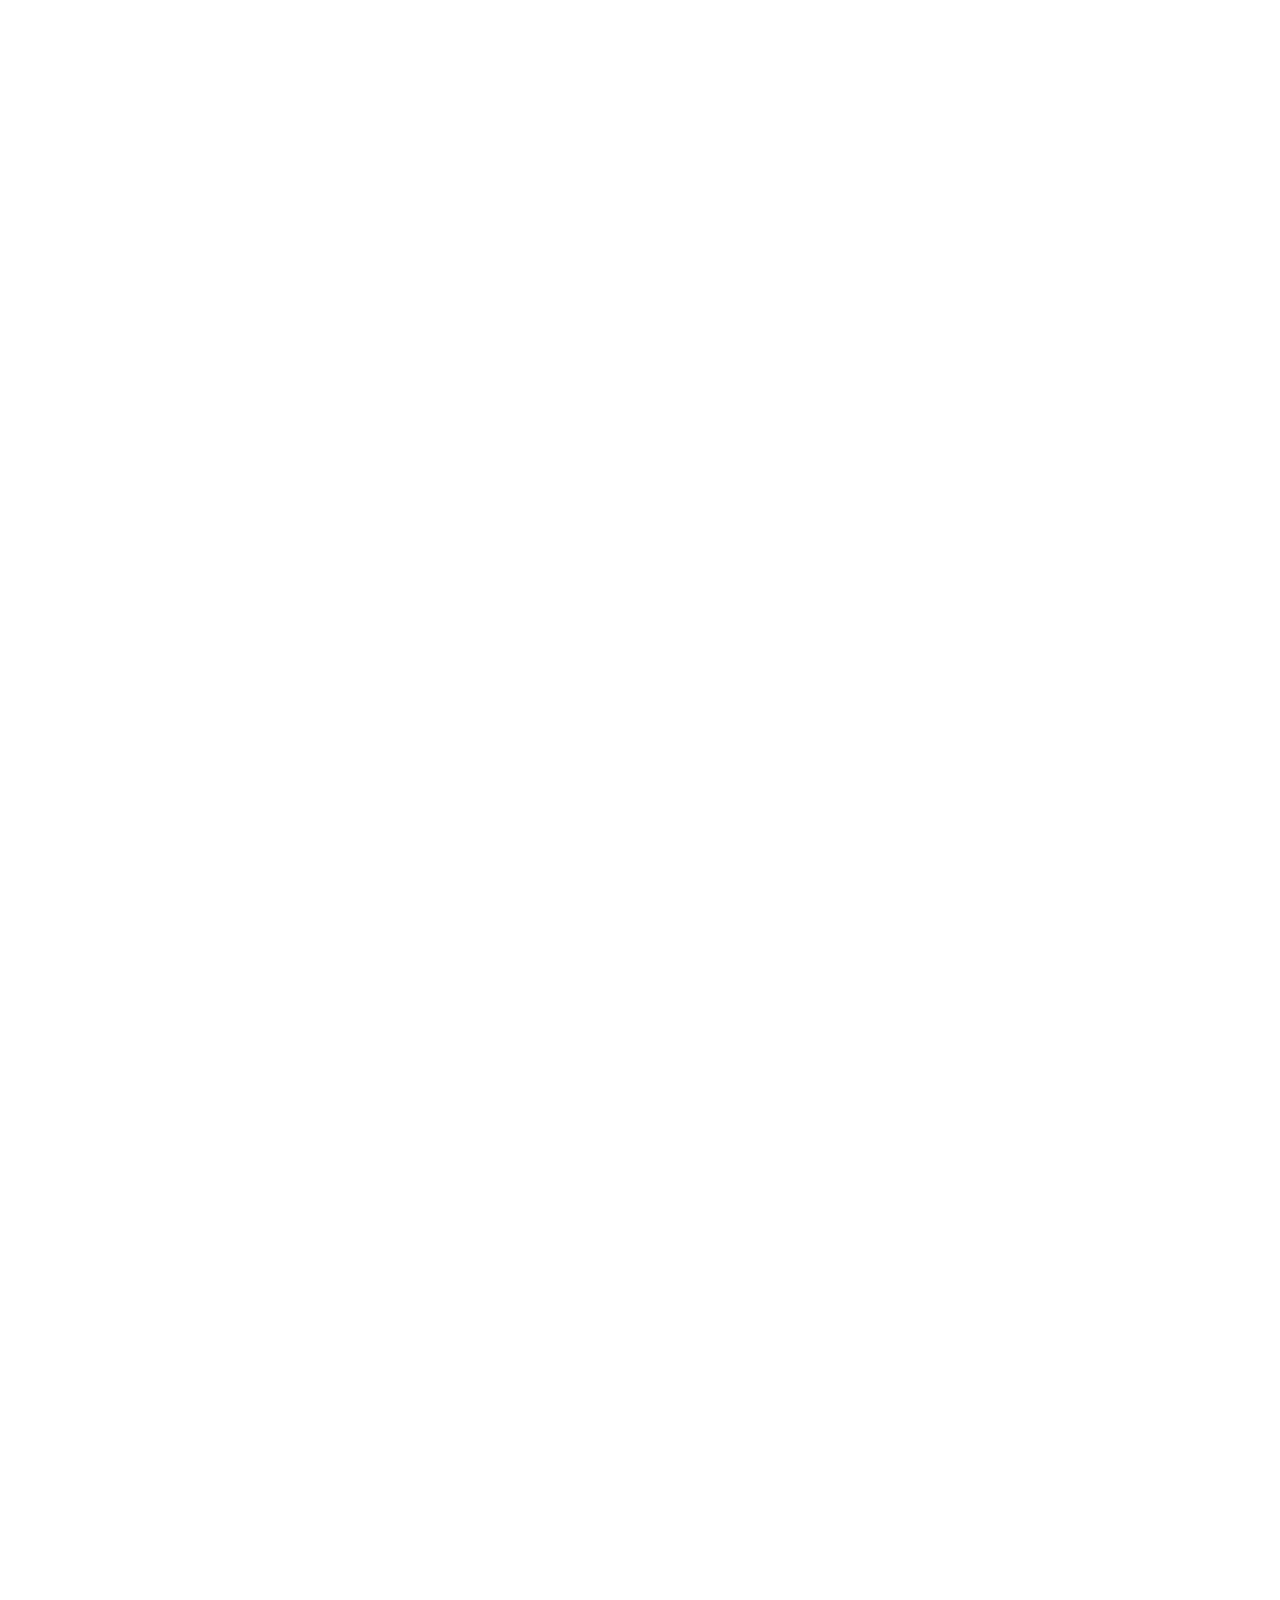
==== index.html @ 86881d87 "Add password-protected Bolt Answering site" ====
<!DOCTYPE html>
<html lang="en">
  <head>
    <meta charset="utf-8" />
    <meta name="viewport" content="width=device-width, initial-scale=1" />
    <title>Bolt Answering — Every Call Answered. Every Job Earned.</title>
    <meta
      name="description"
      content="Bolt answers every call, books every job, and follows up on every lead — so you never lose revenue to voicemail again."
    />
    <link rel="preconnect" href="https://fonts.googleapis.com" />
    <link rel="preconnect" href="https://fonts.gstatic.com" crossorigin />
    <link
      href="https://fonts.googleapis.com/css2?family=Plus+Jakarta+Sans:ital,wght@0,400;0,500;0,600;0,700;0,800;1,400&display=swap"
      rel="stylesheet"
    />
    <link rel="stylesheet" href="styles.css" />
    <script defer src="password.js"></script>
  </head>
  <body>
    <a class="skip-link" href="#main">Skip to content</a>

    <header class="site-header" id="site-header">
      <div class="wrap nav">
        <a class="brand" href="#top" id="top">
          <img
            class="brand-logo"
            src="images/bolt-answering-logo.png"
            width="385"
            height="70"
            alt="Bolt Answering"
          />
        </a>
        <button type="button" class="btn btn-demo-yellow btn-nav" data-open-demo>
          <span class="btn-play" aria-hidden="true">▶</span>
          Hear Bolt Live
        </button>
      </div>
    </header>

    <main id="main">
      <!-- S1 Hero US-01 -->
      <section class="hero" id="hero" aria-labelledby="hero-heading">
        <div class="wrap hero-grid">
          <div class="hero-copy">
            <p class="eyebrow">Built for HVAC Professionals</p>
            <h1 id="hero-heading">
              Every Call Answered.<br />
              Every Job Earned.
            </h1>
            <p class="hero-sub hero-sub--full">
              When a no-heat call hits at 11pm, your customer isn't leaving a voicemail. They're calling the next name on the list.<br /><br />
              Bolt answers calls 24/7 — so that name is always <strong class="hero-sub-em">yours</strong>.
            </p>
            <p class="hero-sub hero-sub--mobile">
              When a no-heat call hits at 11pm, they're calling the next name on the list.<br /><br />
              Bolt answers calls 24/7 — so that name is always <strong class="hero-sub-em">yours</strong>.
            </p>
            <div class="hero-ctas">
              <button type="button" class="btn btn-demo-yellow btn-lg" data-open-demo>
                <span class="btn-play" aria-hidden="true">▶</span>
                Hear Bolt Answer a Call
              </button>
              <a class="btn btn-ghost btn-lg" href="#how-it-works">See How It Works</a>
            </div>
          </div>
          <figure class="hero-figure media-cut media-cut--slant" aria-hidden="true">
            <img
              src="images/hvac-units-lawn.png"
              alt=""
              width="800"
              height="600"
              loading="eager"
            />
          </figure>
        </div>
      </section>

      <!-- S3 Problem US-03 -->
      <section class="problem section-pad" id="problem" aria-labelledby="problem-heading">
        <div class="wrap problem-split">
          <figure class="problem-figure media-cut media-cut--round" aria-hidden="true">
            <img
              src="images/crawl-space-ductwork.png"
              alt=""
              width="960"
              height="640"
              loading="lazy"
            />
          </figure>
          <div class="problem-copy">
            <p class="section-label">The Real Problem</p>
            <h2 id="problem-heading">You Can't Answer From Inside a Crawl Space.</h2>
            <div class="prose">
              <p>
                You're not losing jobs because you don't care. You're losing them because you're doing what you were hired to do — fixing systems, running wire, diagnosing problems that take every ounce of your focus.
              </p>
              <p>
                Every no-heat call, every emergency AC failure, every new customer trying to reach you during the job you're already on — Bolt answers them. Qualifies them. Books them. And sends you a text summary so you know exactly what's waiting when you come up for air.
              </p>
              <p>
                <strong>AI will never replace what you do.</strong> But it will make sure your customers can always reach the person they need most.
              </p>
            </div>
            <p class="problem-cta-wrap">
              <a class="text-cta" href="#how-it-works">See How Bolt Works →</a>
            </p>
          </div>
        </div>
      </section>

      <!-- S4 Transcript US-04 + US-04B -->
      <section class="transcript-section section-pad surface" id="transcript" aria-labelledby="transcript-label">
        <div class="wrap transcript-split">
          <figure class="transcript-figure media-cut media-cut--hex" aria-hidden="true">
            <img
              src="images/transcript-tech.png"
              alt=""
              width="1024"
              height="539"
              loading="lazy"
            />
          </figure>
          <div class="transcript-main">
          <p class="section-label" id="transcript-label">Live Call Example — Arctic Air HVAC (Tallahasee): 2pm and Mike's on a job</p>
          <div class="transcript-card" role="region" aria-label="Sample call transcript">
            <div class="transcript-line">
              <span class="transcript-who">Bolt</span>
              <p>
                Thanks for calling Arctic Air HVAC. I'm the automated assistant for Mike's team. We're on jobs right now — what's going on?
              </p>
            </div>
            <div class="transcript-line">
              <span class="transcript-who">Caller</span>
              <p>
                Yeah my A/C just went out. It's 96 degrees and I've got two kids in the house. This is an emergency.
              </p>
            </div>
            <div class="transcript-line">
              <span class="transcript-who">Bolt</span>
              <p>
                Got it — that's urgent. Let me grab your address and get Mike notified right now. What's the address?
              </p>
            </div>
            <div class="transcript-system">
              <strong>System alert:</strong> Text sent to Mike: "Emergency — no A/C, 2 kids, 247 Elm St. Caller: Sarah T. 614-555-0192. Waiting on callback."
            </div>
          </div>
          <p class="transcript-footer">This is what your customers hear. Every time.</p>
          <button type="button" class="btn btn-demo-yellow btn-lg" data-open-demo>
            <span class="btn-play" aria-hidden="true">▶</span>
            Hear the Full Call
          </button>

          <aside class="objection-note" aria-label="About automated disclosure">
            <p>
              <strong>Bolt tells callers it's an automated assistant.</strong> In our testing, transparency builds more trust than trying to fake it — because your customers already know you're out on a job. They respect that.
            </p>
            <p class="objection-link">
              <a href="#trust-band">See what callers actually say →</a>
              <span class="muted small">(Link to case study when live)</span>
            </p>
          </aside>
          </div>
        </div>
      </section>

      <!-- Trust band (messaging framework §05) -->
      <section class="trust-band section-pad trust-band--visual" id="trust-band" aria-labelledby="trust-band-heading">
        <div class="trust-band-photo" role="presentation">
          <img src="images/technician-autumn.png" alt="" width="1600" height="900" loading="lazy" />
        </div>
        <div class="wrap narrow trust-band-inner">
          <h2 id="trust-band-heading">You're the second call in any emergency. Make sure they can always reach you.</h2>
          <p class="trust-band-body">
            When a family's heat fails in January, they call 911 first. Then they call you. That moment — that trust — is what you've spent years earning. Bolt makes sure that call never goes unanswered. Not after hours. Not on a busy Saturday. Not ever.
          </p>
        </div>
      </section>

      <!-- Demo CTA -->
      <section class="demo-cta-section section-pad" id="demo" aria-labelledby="demo-heading">
        <div class="wrap demo-cta-split">
          <figure class="demo-cta-figure media-cut media-cut--wave" aria-hidden="true">
            <img
              src="images/hvac-units-lawn.png"
              alt=""
              width="900"
              height="600"
              loading="lazy"
            />
          </figure>
          <div class="demo-cta-copy">
          <p class="eyebrow eyebrow--dark">No signup required</p>
          <h2 id="demo-heading">Hear Bolt Answer a Real Call.</h2>
          <p class="lead">
            Call the demo line. Hear exactly what your customers will hear. Decide for yourself in 60 seconds.
          </p>
          <p class="fine-print fine-print--before-cta">
            This is a live demo of a sample HVAC business. No account created. No card required.
          </p>
          <div class="demo-actions demo-actions--left">
            <button type="button" class="btn btn-demo-yellow btn-xl" data-open-demo>
              <span class="btn-play" aria-hidden="true">▶</span>
              Call the Demo Line Now
            </button>
            <button type="button" class="btn btn-outline-dark btn-xl" data-open-demo>
              <span aria-hidden="true">🎧</span>
              Listen to a Sample Call Instead
            </button>
          </div>
          <p class="demo-number-display">
            <a class="tel-big" href="tel:+18002658669">1-800-BOLT-NOW</a>
          </p>
          </div>
        </div>
      </section>

      <!-- Setup preview (messaging framework homepage §05) -->
      <section class="section-pad hiw-section" id="how-it-works" aria-labelledby="hiw-heading">
        <div class="wrap">
          <figure class="hiw-hero-figure media-cut media-cut--arch" aria-hidden="true">
            <img
              src="images/technician-autumn.png"
              alt=""
              width="1200"
              height="640"
              loading="lazy"
            />
          </figure>
          <p class="section-label">Up and Running in Minutes</p>
          <h2 id="hiw-heading">Setup Takes Less Time Than Your Next Job.</h2>
          <div class="section-intro narrow-text prose">
            <p>
              Link your calendar. Set your hours. Record a quick intro or pick from ours. Make one test call — hear exactly what your customers hear. Approve it. You're live.
            </p>
            <p>
              No sales call. No specialist walking you through a binder. No month-long setup. If you've ever added an app to your phone, you can set up Bolt.
            </p>
          </div>

          <ol class="steps-list steps-list--five">
            <li><span class="step-n">1</span> Link your Google Calendar or iCal</li>
            <li><span class="step-n">2</span> Add your business phone number</li>
            <li><span class="step-n">3</span> Pick your assistant's name and voice</li>
            <li class="step-highlight">
              <span class="step-n">4</span> <strong>Make a test call — hear it yourself</strong>
            </li>
            <li><span class="step-n">5</span> Approve it. Go live. Start earning.</li>
          </ol>

          <p class="trust-note">
            No money changes hands until you've heard exactly what your customers will hear. That's our promise.
          </p>

          <p class="hiw-primary-cta">
            <a class="btn btn-primary btn-lg" href="#signup">Start Setup Now →</a>
          </p>

        </div>
      </section>

      <!-- Bottom CTA band (messaging framework) -->
      <section class="signup-close section-pad surface" id="signup" aria-labelledby="signup-heading">
        <div class="wrap narrow signup-split">
          <figure class="signup-figure media-cut media-cut--capsule" aria-hidden="true">
            <img
              src="images/gauges-hvac.png"
              alt=""
              width="720"
              height="480"
              loading="lazy"
            />
          </figure>
          <div class="signup-copy">
          <p class="section-label">No Risk. No Lock-In.</p>
          <h2 id="signup-heading">Stop Losing Jobs to Voicemail.</h2>
          <p class="lead">
            Month-to-month. Cancel any time. And you hear Bolt answer a real call before you pay a dollar.
          </p>

          <ul class="trust-signals">
            <li><span class="check" aria-hidden="true">✔</span> No setup fee</li>
            <li><span class="check" aria-hidden="true">✔</span> No long-term contract</li>
            <li><span class="check" aria-hidden="true">✔</span> Hear it before you pay</li>
            <li><span class="check" aria-hidden="true">✔</span> Cancel any time</li>
          </ul>

          <div class="signup-actions">
            <a class="btn btn-demo-yellow btn-lg" href="pricing.html">See Plans &amp; Pricing</a>
            <button type="button" class="btn btn-ghost btn-lg" data-open-demo>
              <span class="btn-play" aria-hidden="true">▶</span>
              Hear Bolt First
            </button>
          </div>

          <p class="retention-line">
            Not ready yet? Text <strong>BOLT</strong> to <a href="sms:18002658669">1-800-265-8669</a> — we'll send you a reminder with the demo link.
          </p>
          </div>
        </div>
      </section>

      <p class="exit-hint" id="exit-text-hint" hidden>
        Before you go — text yourself the demo link: <strong>BOLT</strong> to <a href="sms:18002658669">1-800-265-8669</a>
      </p>
    </main>

    <footer class="site-footer">
      <div class="wrap footer-row">
        <p>
          © <span id="y"></span> Bolt Answering. Every Call Answered. Every Job Earned.
        </p>
        <div class="footer-links">
          <a href="mailto:hello@boltanswering.com">hello@boltanswering.com</a>
          <a href="https://www.privacypolicies.com/live/4af6a781-0578-413d-a65a-e1a91226b7db">Privacy</a>
          <a href="https://www.termsfeed.com/live/28343726-5527-484e-b18b-3219f42d4a36">Terms</a>
        </div>
      </div>
    </footer>

    <!-- Mobile sticky CTA US-08: after 50% scroll -->
    <div class="mobile-sticky-demo" id="mobile-demo-sticky" hidden>
      <button type="button" class="btn btn-mobile-live btn-nav btn-block" data-open-demo>
        <span class="btn-play" aria-hidden="true">▶</span>
        Hear Bolt Live
      </button>
    </div>

    <!-- Demo modal US-05B / US-05C / US-09 -->
    <div
      class="modal-overlay"
      id="demo-modal"
      role="dialog"
      aria-modal="true"
      aria-labelledby="modal-title"
      aria-hidden="true"
      hidden
    >
      <div class="modal-dialog">
        <button type="button" class="modal-close" data-close-demo aria-label="Close">&times;</button>
        <h2 class="modal-title" id="modal-title">⚡ Hear Bolt Answer a Real Call</h2>

        <div id="demo-error-fallback" class="demo-error" hidden>
          <p>
            Looks like the demo line is busy right now. Listen to a sample call instead — same Bolt, same scenario, no wait.
          </p>
          <button type="button" class="btn btn-demo-yellow" id="demo-fallback-play">
            🎧 Listen to the Sample Call
          </button>
          <p class="small muted">Or text DEMO to 1-800-265-8669 and we'll call you back within the hour.</p>
        </div>

        <div class="modal-demo-body" id="demo-modal-main">
          <p class="modal-intro">
            Choose how you want to experience Bolt. This is exactly what your customers will hear when they call your business.
          </p>

          <div class="modal-option">
            <p class="modal-option-label">📞 Call the Live Demo Line</p>
            <p class="modal-option-desc">
              Call our demo number and experience a real Bolt call — live, right now. Ask about a no-heat emergency or a routine AC service booking.
            </p>
          </div>

          <p class="modal-number">
            <a href="tel:+18002658669">1-800-BOLT-NOW</a>
          </p>
          <p class="modal-context modal-note-below">
            Call this number right now. Bolt will answer as Arctic Air HVAC — our sample business. Try asking about an emergency or booking a routine tune-up.
          </p>

          <div class="modal-option modal-option--second">
            <p class="modal-option-label">🎧 Listen to a Sample Call</p>
            <p class="modal-option-desc">
              Hear a 60-second recorded demo of Bolt handling a no-heat emergency call — the most common high-urgency scenario in HVAC.
            </p>
          </div>
          <audio
            id="sample-audio"
            class="sample-audio"
            controls
            preload="auto"
            src="https://interactive-examples.mdn.mozilla.net/media/cc0-audio/t-rex-roar.mp3"
          >
            Your browser does not support audio.
          </audio>
          <p class="small muted prod-note">
            Replace <code>audio</code> <code>src</code> with your recorded sample (framework §06 script).
          </p>
          <p class="modal-alt modal-sms-row">
            <label class="sms-label" for="sms-phone">Text the demo link to your phone:</label>
            <input
              id="sms-phone"
              type="tel"
              class="sms-input"
              placeholder="Your mobile number"
              inputmode="tel"
              autocomplete="tel"
            />
          </p>
          <p class="modal-alt">
            <button type="button" class="link-like" id="play-sample-btn">Jump to player and play sample</button>
          </p>
        </div>

        <p class="post-play-cta" id="post-play-cta" hidden>
          That's Bolt handling your calls while you're on a job. Ready to try it on your line?
          <a class="btn btn-primary" href="pricing.html">See Plans &amp; Pricing</a>
        </p>

        <p class="modal-footer-cta">
          <a href="pricing.html">Ready to set up Bolt for your business? See plans &amp; pricing →</a>
        </p>
      </div>
    </div>

    <script>
      document.getElementById("y").textContent = new Date().getFullYear();
    </script>
    <script src="main.js" defer></script>
  </body>
</html>
---- styles.css ----
/* Bolt Answering · Home Services UI kit tokens: #142257, #15B2F5, Plus Jakarta Sans · Demo CTA yellow per spec */

:root {
  --color-dark: #142257;
  --color-sky: #15b2f5;
  --color-white: #ffffff;
  --color-text: #1a2744;
  --color-text-muted: #5c6b8a;
  --color-surface: #f4f8fc;
  --color-card: #ffffff;
  --color-demo-yellow: #ffd60a;
  --color-demo-yellow-hover: #ffcc00;
  --color-demo-text: #142257;
  --radius-pill: 60px;
  --radius-card: 24px;
  --shadow-soft: 0 24px 60px rgba(20, 34, 87, 0.12);
  --font: "Plus Jakarta Sans", system-ui, sans-serif;
  --header-h: 96px;
  --sticky-mobile-h: 72px;
}

*,
*::before,
*::after {
  box-sizing: border-box;
}

html {
  scroll-behavior: smooth;
}

body {
  margin: 0;
  padding-bottom: env(safe-area-inset-bottom);
  font-family: var(--font);
  font-size: 18px;
  line-height: 1.6;
  color: var(--color-text);
  background: var(--color-white);
  -webkit-font-smoothing: antialiased;
}

body.password-hidden {
  visibility: hidden;
}

.password-gate {
  position: fixed;
  inset: 0;
  display: flex;
  flex-direction: column;
  justify-content: center;
  align-items: center;
  gap: 16px;
  background: rgba(20, 34, 87, 0.96);
  color: #fff;
  padding: 32px;
  text-align: center;
  z-index: 9999;
}

.password-gate h1 {
  margin: 0;
  font-size: 28px;
  font-weight: 700;
}

.password-gate p {
  margin: 0;
  color: rgba(255, 255, 255, 0.8);
}

.password-gate form {
  display: flex;
  width: 100%;
  max-width: 360px;
  gap: 12px;
}

.password-gate input[type="password"] {
  flex: 1;
  padding: 12px 16px;
  border-radius: 999px;
  border: none;
  font-size: 16px;
}

.password-gate button {
  padding: 12px 24px;
  border-radius: 999px;
  border: none;
  font-size: 16px;
  font-weight: 600;
  background: var(--color-demo-yellow);
  color: var(--color-demo-text);
  cursor: pointer;
}

.password-gate button:hover {
  background: var(--color-demo-yellow-hover);
}

.password-error {
  color: #ff9b9b;
  font-size: 14px;
  min-height: 20px;
}

.skip-link {
  position: absolute;
  left: -9999px;
  z-index: 100;
  padding: 8px 16px;
  background: var(--color-demo-yellow);
  color: var(--color-dark);
  font-weight: 700;
}

.skip-link:focus {
  left: 16px;
  top: 16px;
}

img {
  max-width: 100%;
  height: auto;
  display: block;
}

a {
  color: var(--color-sky);
}

.wrap {
  width: min(1120px, calc(100% - 48px));
  margin-inline: auto;
}

.narrow {
  max-width: 720px;
  margin-inline: auto;
}

.narrow-text {
  max-width: 52ch;
}

.center {
  text-align: center;
}

.muted {
  color: var(--color-text-muted);
}

.small {
  font-size: 0.875rem;
}

/* Header US-08 */
.site-header {
  position: sticky;
  top: 0;
  z-index: 50;
  min-height: var(--header-h);
  background: rgba(255, 255, 255, 0.96);
  backdrop-filter: blur(12px);
  border-bottom: 1px solid rgba(20, 34, 87, 0.08);
}

.nav {
  display: flex;
  align-items: center;
  justify-content: space-between;
  padding: 14px 0;
  gap: 16px;
}

.brand {
  display: flex;
  align-items: center;
  line-height: 0;
  text-decoration: none;
}

.brand:hover {
  text-decoration: none;
  opacity: 0.92;
}

.brand-logo {
  display: block;
  height: 70px;
  width: auto;
  max-width: min(385px, 72vw);
}

/* Buttons */
.btn {
  display: inline-flex;
  align-items: center;
  justify-content: center;
  gap: 8px;
  font-family: var(--font);
  font-weight: 700;
  font-size: 1rem;
  line-height: 1.25;
  padding: 12px 22px;
  border-radius: var(--radius-pill);
  border: none;
  cursor: pointer;
  text-decoration: none;
  transition: transform 0.12s ease, box-shadow 0.12s ease, background 0.12s ease;
}

.btn:hover {
  text-decoration: none;
}

.btn-play {
  font-size: 0.9em;
}

.btn-demo-yellow {
  background: var(--color-demo-yellow);
  color: var(--color-demo-text);
  box-shadow: 0 4px 0 rgba(20, 34, 87, 0.12);
}

.btn-demo-yellow:hover {
  background: var(--color-demo-yellow-hover);
  transform: translateY(-1px);
}

.btn-primary {
  background: var(--color-sky);
  color: var(--color-white);
  box-shadow: 0 8px 24px rgba(21, 178, 245, 0.35);
}

.btn-primary:hover {
  filter: brightness(1.05);
}

.btn-ghost {
  background: var(--color-white);
  color: var(--color-dark);
  border: 2px solid rgba(20, 34, 87, 0.15);
}

.btn-outline-dark {
  background: transparent;
  color: var(--color-dark);
  border: 2px solid rgba(20, 34, 87, 0.2);
}

.btn-lg {
  padding: 16px 28px;
  font-size: 1.05rem;
}

.btn-xl {
  padding: 18px 32px;
  font-size: 1.1rem;
}

.btn-nav {
  padding: 10px 18px;
  font-size: 0.95rem;
  white-space: nowrap;
}

.btn-mobile-live {
  background: #142257;
  color: #ffd60a;
  box-shadow: 0 4px 0 rgba(20, 34, 87, 0.28);
}

.btn-mobile-live:hover {
  background: #0f1b47;
  color: #ffd60a;
}

.btn-block {
  width: 100%;
  justify-content: center;
}

/* Hero S1 — mobile: keep primary CTA in first viewport */
.hero {
  padding: 28px 0 36px;
  background: linear-gradient(180deg, #eef6fc 0%, var(--color-white) 100%);
}

@media (min-width: 481px) {
  .hero {
    padding: 40px 0 48px;
  }
}

/* Hero: copy + shaped photo (condenser units — focal right) */
.hero-grid {
  display: grid;
  gap: 28px;
  align-items: center;
}

@media (min-width: 900px) {
  .hero-grid {
    grid-template-columns: minmax(0, 1fr) minmax(280px, 44%);
    gap: 40px;
    align-items: start;
  }
}

.hero-copy {
  max-width: 720px;
}

@media (min-width: 900px) {
  .hero-copy {
    max-width: none;
    padding-top: 8px;
  }
}

.hero-figure {
  margin: 0;
  min-height: 220px;
}

/* Shared: photos fill masks; object-position keeps subjects in frame */
.media-cut {
  overflow: hidden;
  position: relative;
  margin: 0;
  background: rgba(20, 34, 87, 0.06);
}

.media-cut img {
  width: 100%;
  height: 100%;
  min-height: 200px;
  object-fit: cover;
  display: block;
}

/* Slant: keeps right-heavy lawn shot */
.media-cut--slant {
  clip-path: polygon(10% 0, 100% 0, 100% 100%, 0 88%);
  border-radius: 0 0 0 20px;
  min-height: 260px;
}

.media-cut--slant img {
  object-position: 78% center;
  min-height: 280px;
}

@media (min-width: 900px) {
  .media-cut--slant {
    min-height: 320px;
  }

  .media-cut--slant img {
    min-height: 360px;
  }
}

/* Soft “round” frame — technician + unit */
.media-cut--round {
  border-radius: 28px;
  clip-path: inset(0 round 28px);
  aspect-ratio: 4 / 5;
  max-height: 460px;
  width: 100%;
  max-width: 380px;
  margin-inline: auto;
}

.media-cut--round img {
  object-position: 52% 35%;
  min-height: 0;
}

/* Hex-style (octagon) — gauges / hands */
.media-cut--hex {
  clip-path: polygon(15% 0, 85% 0, 100% 25%, 100% 75%, 85% 100%, 15% 100%, 0 75%, 0 25%);
  aspect-ratio: 1.15 / 1;
  max-width: 340px;
  width: 100%;
  margin-inline: auto;
}

.media-cut--hex img {
  object-position: 28% center;
  min-height: 260px;
}

/* Wave bottom — demo CTA lawn (right focal) */
.media-cut--wave {
  clip-path: polygon(0 0, 100% 0, 100% 92%, 88% 100%, 0 78%);
  border-radius: 24px 24px 0 24px;
  min-height: 220px;
}

.media-cut--wave img {
  object-position: 72% center;
  min-height: 240px;
}

/* Arch banner — autumn tech */
.media-cut--arch {
  clip-path: ellipse(110% 85% at 50% 20%);
  max-height: 280px;
  width: 100%;
  margin: 0 0 28px;
}

.media-cut--arch img {
  object-position: 42% 42%;
  min-height: 280px;
}

/* Capsule — signup gauges */
.media-cut--capsule {
  border-radius: 999px;
  clip-path: inset(0 round 999px);
  aspect-ratio: 16 / 10;
  max-width: 100%;
  width: 100%;
  max-height: 220px;
}

.media-cut--capsule img {
  object-position: 30% center;
  min-height: 200px;
}

/* Problem: two columns */
.problem-split {
  display: grid;
  gap: 36px;
  align-items: center;
  max-width: 1040px;
  margin-inline: auto;
}

@media (min-width: 768px) {
  .problem-split {
    grid-template-columns: minmax(240px, 38%) minmax(0, 1fr);
    gap: 48px;
  }

  .problem-figure {
    order: 0;
  }
}

@media (max-width: 767px) {
  .problem-figure {
    max-width: 320px;
  }
}

.problem-copy {
  min-width: 0;
}

/* Transcript: image + content */
.transcript-split {
  display: grid;
  gap: 28px;
  align-items: start;
}

@media (min-width: 880px) {
  .transcript-split {
    grid-template-columns: minmax(220px, 32%) minmax(0, 1fr);
    gap: 40px;
    align-items: start;
  }

  .transcript-figure {
    position: sticky;
    top: calc(var(--header-h) + 16px);
  }
}

.transcript-main {
  min-width: 0;
}

@media (max-width: 879px) {
  .transcript-split {
    display: flex;
    flex-direction: column;
  }

  .transcript-main {
    order: -1;
  }
}

/* Trust band with photo + readable overlay */
.trust-band--visual {
  position: relative;
  overflow: hidden;
  background: var(--color-dark);
  border-top: none;
  border-bottom: none;
}

.trust-band-photo {
  position: absolute;
  inset: 0;
  z-index: 0;
  clip-path: polygon(0 6%, 100% 0, 100% 94%, 0 100%);
}

.trust-band-photo img {
  width: 100%;
  height: 100%;
  object-fit: cover;
  object-position: 55% center;
  opacity: 0.45;
}

.trust-band--visual::before {
  content: "";
  position: absolute;
  inset: 0;
  z-index: 1;
  background: linear-gradient(
    105deg,
    rgba(20, 34, 87, 0.92) 0%,
    rgba(20, 34, 87, 0.78) 45%,
    rgba(20, 34, 87, 0.55) 100%
  );
}

.trust-band-inner {
  position: relative;
  z-index: 2;
}

.trust-band.trust-band--visual h2,
.trust-band.trust-band--visual .trust-band-body {
  color: var(--color-white);
}

.trust-band.trust-band--visual .trust-band-body {
  opacity: 0.92;
}

/* Demo CTA split */
.demo-cta-split {
  display: grid;
  gap: 32px;
  align-items: center;
  max-width: 960px;
  margin-inline: auto;
}

@media (min-width: 768px) {
  .demo-cta-split {
    grid-template-columns: minmax(260px, 42%) minmax(0, 1fr);
    gap: 40px;
    text-align: left;
  }

  .demo-cta-copy {
    text-align: left;
  }
}

@media (max-width: 767px) {
  .demo-cta-split {
    display: flex;
    flex-direction: column;
  }

  .demo-cta-copy {
    order: -1;
  }
}

.demo-cta-copy .lead {
  margin-bottom: 16px;
}

.demo-actions--left {
  margin-left: 0;
  margin-right: 0;
  align-items: flex-start;
}

@media (min-width: 540px) {
  .demo-actions--left {
    justify-content: flex-start;
  }
}

/* How it works: arch image tucks under heading block */
.hiw-section .hiw-hero-figure {
  margin-bottom: 8px;
}

/* Signup: image + copy */
.signup-split {
  display: grid;
  gap: 28px;
  align-items: center;
  max-width: 800px;
}

@media (min-width: 640px) {
  .signup-split {
    grid-template-columns: minmax(200px, 38%) minmax(0, 1fr);
    gap: 36px;
  }
}

@media (max-width: 639px) {
  .signup-split {
    display: flex;
    flex-direction: column;
  }

  .signup-copy {
    order: -1;
  }
}

.signup-copy {
  min-width: 0;
}

.eyebrow {
  margin: 0 0 12px;
  font-size: 0.8125rem;
  font-weight: 700;
  letter-spacing: 0.06em;
  text-transform: uppercase;
  color: var(--color-sky);
}

.eyebrow--dark {
  color: var(--color-dark);
}

.hero h1 {
  margin: 0 0 16px;
  font-size: clamp(2rem, 5vw, 3rem);
  font-weight: 800;
  line-height: 1.1;
  color: var(--color-dark);
  letter-spacing: -0.02em;
}

.hero-sub {
  margin: 0 0 24px;
  font-size: 1.125rem;
  color: #142257;
  line-height: 1.55;
}

.hero-sub .hero-sub-em {
  font-weight: 800;
}

.hero-sub--mobile {
  display: none;
}

@media (max-width: 480px) {
  .hero-sub--full {
    display: none;
  }

  .hero-sub--mobile {
    display: block;
  }
}

.hero-ctas {
  display: flex;
  flex-wrap: wrap;
  gap: 12px;
  align-items: center;
}

/* Problem S3 */
.section-pad {
  padding: 72px 0;
}

.section-label {
  font-size: 0.8125rem;
  font-weight: 700;
  letter-spacing: 0.06em;
  text-transform: uppercase;
  color: var(--color-sky);
  margin: 0 0 10px;
}

.problem h2 {
  margin: 0 0 20px;
  font-size: clamp(1.6rem, 3.5vw, 2.35rem);
  font-weight: 800;
  color: var(--color-dark);
  line-height: 1.15;
}

.prose p {
  margin: 0 0 16px;
  color: var(--color-text-muted);
}

.prose p:last-child {
  margin-bottom: 0;
}

.problem-cta-wrap {
  margin: 28px 0 0;
}

.text-cta {
  font-weight: 700;
  color: var(--color-dark);
  text-decoration: none;
  border-bottom: 2px solid var(--color-sky);
}

.text-cta:hover {
  color: var(--color-sky);
}

/* Transcript S4 */
.surface {
  background: var(--color-surface);
}

.transcript-section h2 {
  margin: 0;
}

.transcript-card {
  background: var(--color-card);
  border-radius: var(--radius-card);
  padding: 28px 24px;
  border: 1px solid rgba(20, 34, 87, 0.08);
  margin: 20px 0 16px;
  box-shadow: var(--shadow-soft);
}

.transcript-line {
  margin-bottom: 18px;
}

.transcript-line:last-of-type {
  margin-bottom: 12px;
}

.transcript-who {
  display: block;
  font-size: 0.75rem;
  font-weight: 800;
  text-transform: uppercase;
  letter-spacing: 0.06em;
  color: var(--color-sky);
  margin-bottom: 4px;
}

.transcript-line p {
  margin: 0;
  color: var(--color-text);
}

.transcript-system {
  background: rgba(21, 178, 245, 0.1);
  border-left: 4px solid var(--color-sky);
  padding: 14px 16px;
  border-radius: 0 12px 12px 0;
  font-size: 0.95rem;
  margin-top: 8px;
}

.transcript-footer {
  font-weight: 700;
  font-size: 1.125rem;
  color: var(--color-dark);
  margin: 0 0 20px;
}

/* Trust band — Pillar 3 */
.trust-band {
  background: linear-gradient(180deg, #e8f4fc 0%, var(--color-surface) 100%);
  border-top: 1px solid rgba(20, 34, 87, 0.06);
  border-bottom: 1px solid rgba(20, 34, 87, 0.06);
}

.trust-band h2 {
  margin: 0 0 16px;
  font-size: clamp(1.4rem, 3vw, 2rem);
  font-weight: 800;
  color: var(--color-dark);
  line-height: 1.2;
}

.trust-band-body {
  margin: 0;
  font-size: 1.0625rem;
  color: var(--color-text-muted);
  line-height: 1.65;
}

.objection-note {
  margin-top: 36px;
  padding: 22px 24px;
  background: var(--color-white);
  border-radius: 16px;
  border: 1px solid rgba(20, 34, 87, 0.1);
  max-width: 720px;
}

.objection-note p {
  margin: 0 0 10px;
  color: var(--color-text);
  font-size: 0.98rem;
}

.objection-link {
  margin-bottom: 0 !important;
}

/* Demo CTA S5 */
.demo-cta-section {
  text-align: center;
}

.demo-cta-section h2 {
  margin: 0 0 12px;
  font-size: clamp(1.75rem, 3vw, 2.5rem);
  font-weight: 800;
  color: var(--color-dark);
}

.lead {
  margin: 0 0 16px;
  font-size: 1.125rem;
  color: var(--color-text-muted);
}

.fine-print {
  font-size: 0.9rem;
  color: var(--color-text-muted);
  margin: 0 0 24px;
}

.fine-print--before-cta {
  margin-bottom: 16px;
}

.demo-actions {
  display: flex;
  flex-direction: column;
  gap: 12px;
  align-items: stretch;
  max-width: 420px;
  margin: 0 auto 20px;
}

@media (min-width: 540px) {
  .demo-actions {
    flex-direction: row;
    justify-content: center;
    align-items: center;
    max-width: none;
  }
}

.demo-number-display {
  margin: 0;
}

.tel-big {
  font-size: clamp(1.75rem, 4vw, 2.5rem);
  font-weight: 800;
  color: var(--color-dark);
  text-decoration: none;
  border-bottom: 3px solid var(--color-demo-yellow);
}

.tel-big:hover {
  color: var(--color-sky);
}

.audio-anchor {
  height: 1px;
}

/* How it works S6 */
#how-it-works h2 {
  margin: 0 0 16px;
  font-size: clamp(1.65rem, 3vw, 2.25rem);
  font-weight: 800;
  color: var(--color-dark);
}

.section-intro {
  margin: 0 0 32px;
  color: var(--color-text-muted);
}

.section-intro.prose p {
  margin: 0 0 14px;
}

.section-intro.prose p:last-child {
  margin-bottom: 0;
}

.steps-list--five .step-highlight {
  margin-top: 4px;
}

.steps-list {
  margin: 0 0 24px;
  padding: 0;
  list-style: none;
  counter-reset: step;
  max-width: 640px;
}

.steps-list li {
  position: relative;
  padding: 14px 0 14px 52px;
  border-bottom: 1px solid rgba(20, 34, 87, 0.08);
  font-size: 1rem;
  line-height: 1.5;
}

.step-n {
  position: absolute;
  left: 0;
  top: 14px;
  width: 36px;
  height: 36px;
  border-radius: 10px;
  background: var(--color-dark);
  color: var(--color-white);
  font-weight: 800;
  font-size: 0.9rem;
  display: flex;
  align-items: center;
  justify-content: center;
}

.step-highlight {
  background: rgba(21, 178, 245, 0.08);
  margin: 8px -12px;
  padding-left: 64px !important;
  padding-right: 12px !important;
  border-radius: 12px;
  border-bottom: none !important;
}

.trust-note {
  font-weight: 600;
  color: var(--color-dark);
  margin: 0 0 24px;
  max-width: 52ch;
}

.hiw-primary-cta {
  margin: 0 0 48px;
}

.callflow-panel {
  background: var(--color-dark);
  color: var(--color-white);
  border-radius: var(--radius-card);
  padding: 32px 28px;
  max-width: 720px;
}

.callflow-label {
  font-weight: 700;
  font-size: 1.1rem;
  margin: 0 0 20px;
  color: var(--color-demo-yellow);
}

.callflow-steps {
  margin: 0 0 20px;
  padding-left: 22px;
}

.callflow-steps li {
  margin-bottom: 12px;
  line-height: 1.5;
  color: rgba(255, 255, 255, 0.92);
}

.callflow-result {
  margin: 0 0 20px;
  font-size: 1.05rem;
}

.callflow-contrast {
  border-top: 1px solid rgba(255, 255, 255, 0.15);
  padding-top: 20px;
  margin-top: 8px;
}

.callflow-contrast p {
  margin: 0;
  color: rgba(255, 255, 255, 0.88);
  line-height: 1.55;
}

/* Signup S7 */
.signup-close h2 {
  margin: 0 0 12px;
  font-size: clamp(1.75rem, 3vw, 2.5rem);
  font-weight: 800;
  color: var(--color-dark);
}

.trust-signals {
  list-style: none;
  margin: 0 0 28px;
  padding: 0;
  display: grid;
  grid-template-columns: repeat(2, 1fr);
  gap: 10px 16px;
  font-size: 0.98rem;
  color: var(--color-text);
}

@media (max-width: 520px) {
  .trust-signals {
    grid-template-columns: 1fr;
  }
}

.trust-signals li {
  display: flex;
  align-items: center;
  gap: 8px;
}

.check {
  color: #22c55e;
  font-weight: 700;
}

.signup-actions {
  display: flex;
  flex-direction: column;
  gap: 12px;
  align-items: flex-start;
  margin-bottom: 28px;
}

.retention-line {
  font-size: 0.95rem;
  color: var(--color-text-muted);
  margin: 0;
  padding-top: 8px;
  border-top: 1px solid rgba(20, 34, 87, 0.1);
}

.exit-hint {
  position: fixed;
  bottom: calc(var(--sticky-mobile-h) + 12px);
  left: 16px;
  right: 16px;
  z-index: 45;
  background: var(--color-dark);
  color: var(--color-white);
  padding: 12px 16px;
  border-radius: 12px;
  font-size: 0.9rem;
  text-align: center;
  box-shadow: var(--shadow-soft);
}

.exit-hint a {
  color: var(--color-demo-yellow);
}

@media (min-width: 721px) {
  .exit-hint {
    bottom: 24px;
    max-width: 400px;
    left: auto;
    right: 24px;
  }
}

/* Footer */
.site-footer {
  padding: 40px 0;
  border-top: 1px solid rgba(20, 34, 87, 0.08);
  font-size: 0.9rem;
  color: var(--color-text-muted);
}

.footer-row {
  display: flex;
  flex-wrap: wrap;
  justify-content: space-between;
  gap: 16px;
  align-items: center;
}

.footer-links {
  display: flex;
  gap: 20px;
}

.footer-links a {
  color: var(--color-text-muted);
}

/* Mobile sticky US-08 */
.mobile-sticky-demo {
  position: fixed;
  bottom: 0;
  left: 0;
  right: 0;
  z-index: 48;
  padding: 10px 16px calc(10px + env(safe-area-inset-bottom));
  background: linear-gradient(180deg, transparent, rgba(255, 255, 255, 0.98) 20%);
  background-color: rgba(255, 255, 255, 0.98);
  border-top: 1px solid rgba(20, 34, 87, 0.1);
  box-shadow: 0 -8px 32px rgba(20, 34, 87, 0.08);
}

@media (min-width: 721px) {
  .mobile-sticky-demo {
    display: none !important;
  }
}

body.has-mobile-sticky {
  padding-bottom: var(--sticky-mobile-h);
}

/* Modal */
.modal-overlay {
  position: fixed;
  inset: 0;
  z-index: 100;
  background: rgba(20, 34, 87, 0.55);
  display: flex;
  align-items: flex-end;
  justify-content: center;
  padding: 0;
}

@media (min-width: 640px) {
  .modal-overlay {
    align-items: center;
    padding: 24px;
  }
}

.modal-overlay[hidden] {
  display: none;
}

.modal-dialog {
  background: var(--color-white);
  width: 100%;
  max-width: 480px;
  max-height: 90vh;
  overflow-y: auto;
  border-radius: 20px 20px 0 0;
  padding: 24px 22px 28px;
  position: relative;
  box-shadow: var(--shadow-soft);
}

@media (min-width: 640px) {
  .modal-dialog {
    border-radius: var(--radius-card);
  }
}

.modal-close {
  position: absolute;
  top: 12px;
  right: 14px;
  width: 40px;
  height: 40px;
  border: none;
  background: transparent;
  font-size: 1.75rem;
  line-height: 1;
  cursor: pointer;
  color: var(--color-text-muted);
}

.modal-title {
  margin: 0 40px 16px 0;
  font-size: 1.35rem;
  font-weight: 800;
  color: var(--color-dark);
  padding-right: 8px;
}

.modal-intro {
  margin: 0 0 20px;
  font-size: 1rem;
  color: var(--color-text);
  line-height: 1.5;
}

.modal-option {
  margin: 0 0 12px;
  padding: 14px 16px;
  background: var(--color-surface);
  border-radius: 12px;
  border: 1px solid rgba(20, 34, 87, 0.08);
}

.modal-option--second {
  margin-top: 20px;
}

.modal-option-label {
  margin: 0 0 6px;
  font-weight: 700;
  color: var(--color-dark);
  font-size: 0.95rem;
}

.modal-option-desc {
  margin: 0;
  font-size: 0.9rem;
  color: var(--color-text-muted);
  line-height: 1.45;
}

.modal-note-below {
  margin: -4px 0 20px;
  font-size: 0.9rem;
  text-align: center;
}

.modal-number {
  margin: 0 0 12px;
  text-align: center;
}

.modal-number a {
  font-size: clamp(1.5rem, 5vw, 2rem);
  font-weight: 800;
  color: var(--color-dark);
  text-decoration: none;
}

.modal-number a:hover {
  color: var(--color-sky);
}

.modal-context {
  margin: 0 0 12px;
  font-size: 0.95rem;
  color: var(--color-text-muted);
  line-height: 1.5;
}

.sample-audio {
  width: 100%;
  margin: 0 0 8px;
  min-height: 48px;
}

.prod-note {
  margin: 0 0 16px;
}

.modal-sms-row {
  margin: 16px 0;
}

.sms-label {
  display: block;
  font-size: 0.9rem;
  margin-bottom: 6px;
  color: var(--color-text);
}

.sms-input {
  width: 100%;
  padding: 14px 16px;
  font-size: 1.1rem;
  border: 2px solid rgba(20, 34, 87, 0.15);
  border-radius: 12px;
  font-family: var(--font);
}

.modal-alt {
  margin: 12px 0 0;
}

.link-like {
  background: none;
  border: none;
  padding: 0;
  font: inherit;
  color: var(--color-sky);
  font-weight: 600;
  cursor: pointer;
  text-decoration: underline;
}

.demo-error {
  padding: 8px 0 16px;
}

.demo-error p {
  margin: 0 0 16px;
  color: var(--color-text);
}

.post-play-cta {
  margin: 20px 0;
  padding: 16px;
  background: var(--color-surface);
  border-radius: 12px;
  font-weight: 600;
  color: var(--color-dark);
}

.post-play-cta .btn {
  margin-top: 12px;
  width: 100%;
  justify-content: center;
}

.modal-footer-cta {
  margin: 20px 0 0;
  padding-top: 16px;
  border-top: 1px solid rgba(20, 34, 87, 0.1);
  font-size: 0.95rem;
  text-align: center;
}

.modal-footer-cta a {
  font-weight: 700;
  color: var(--color-dark);
}

code {
  font-size: 0.85em;
  background: rgba(20, 34, 87, 0.06);
  padding: 2px 6px;
  border-radius: 4px;
}
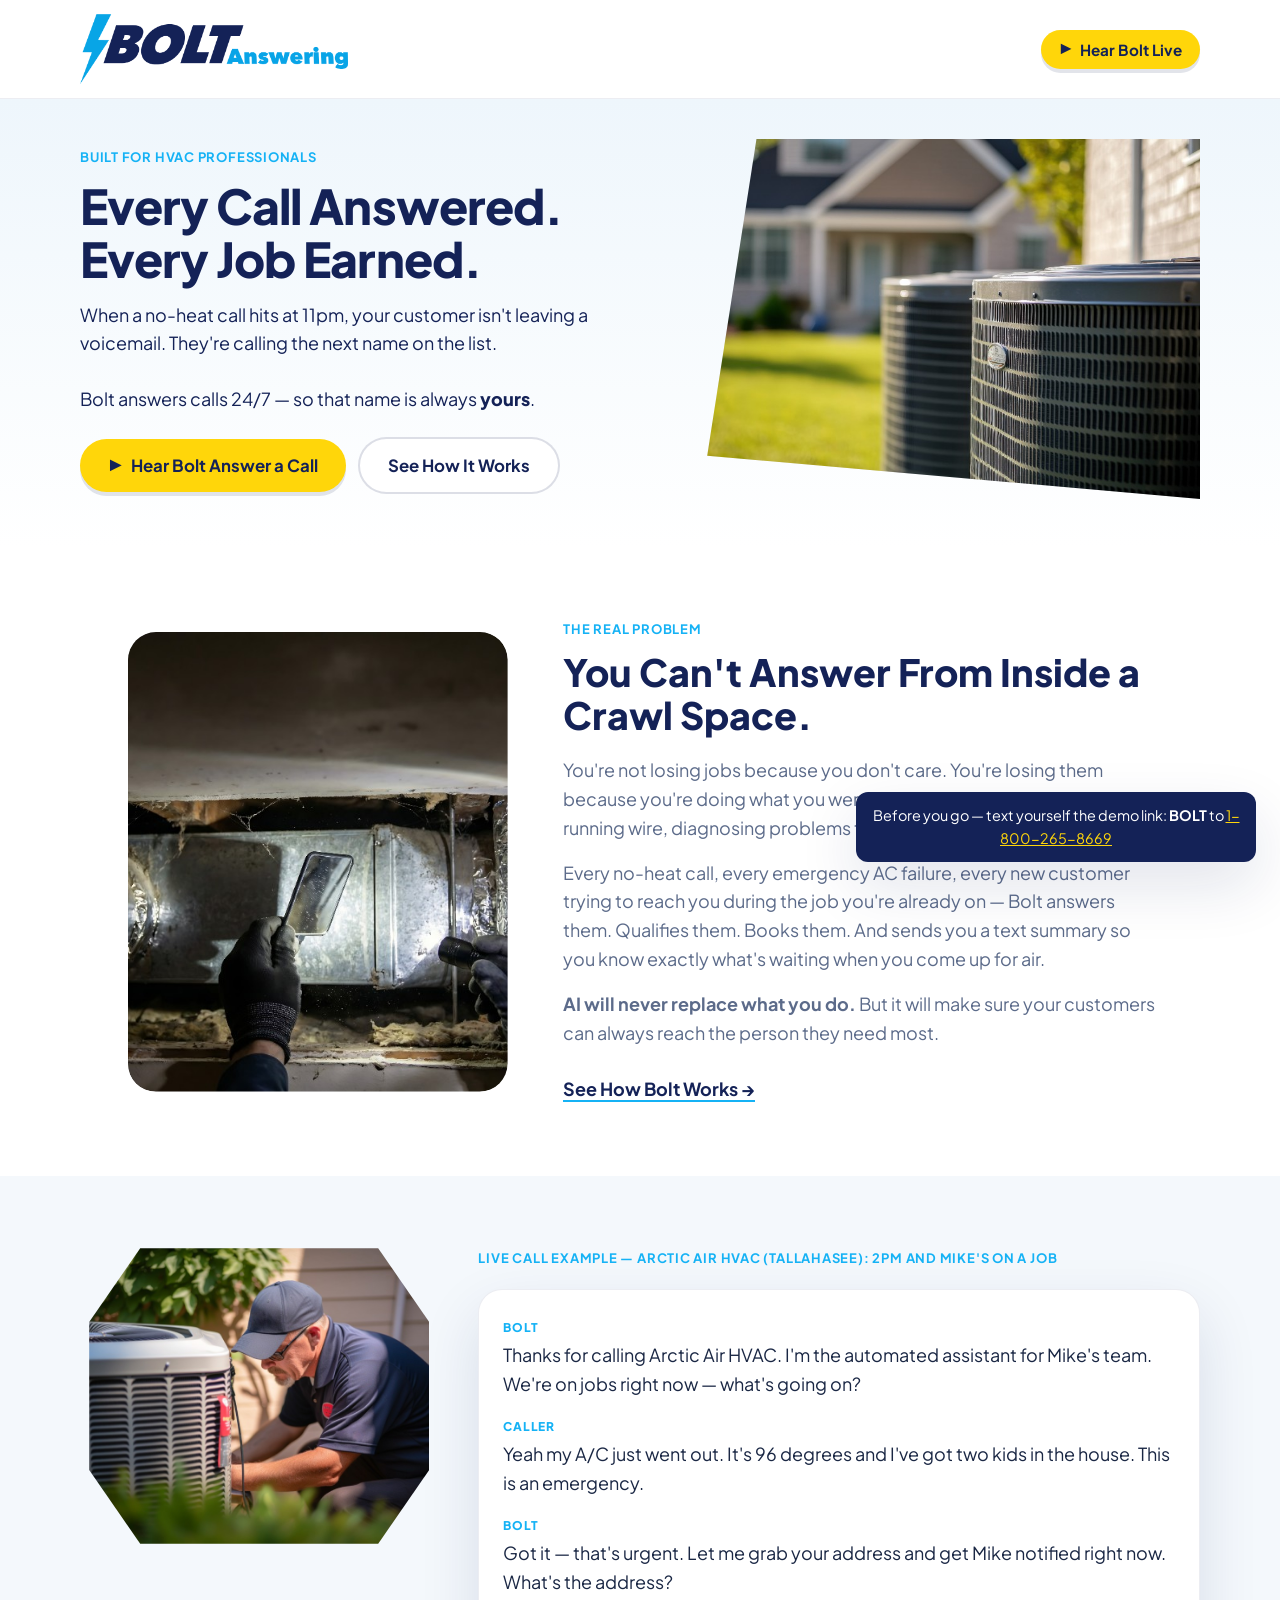
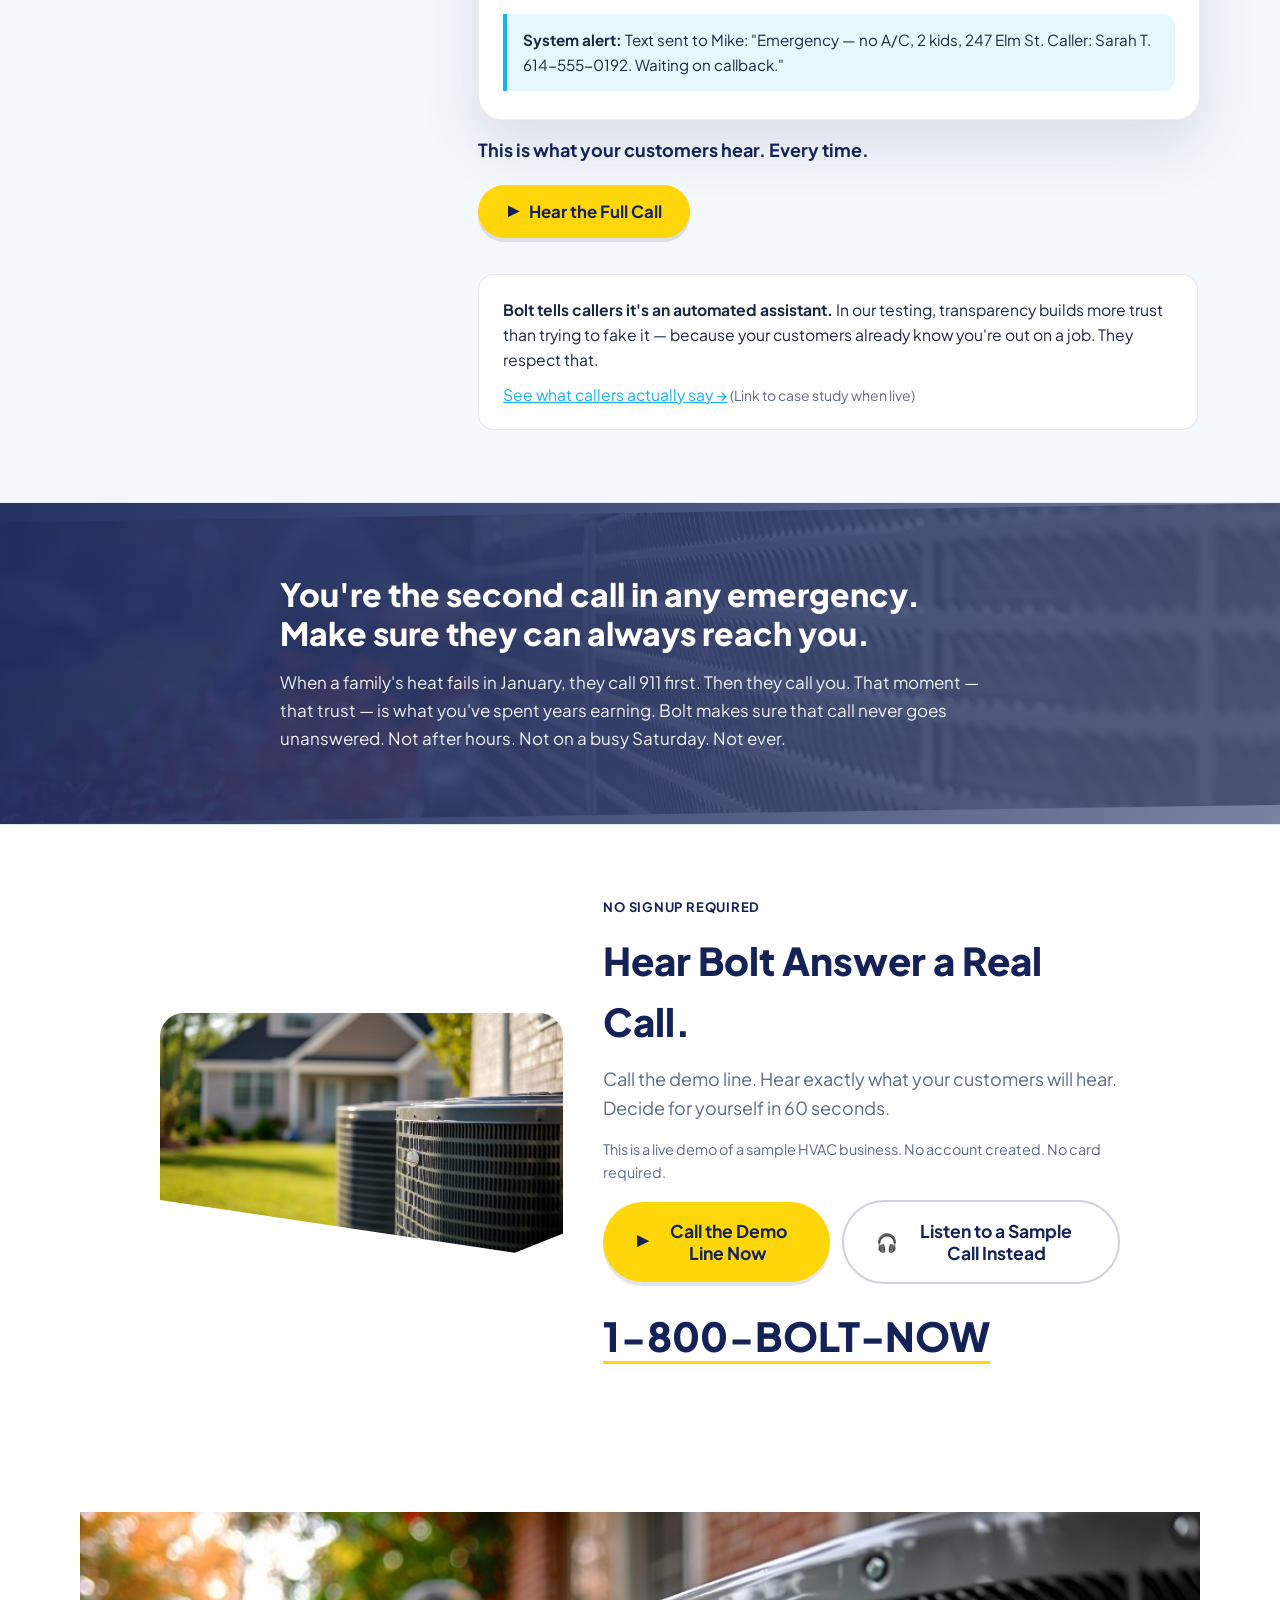
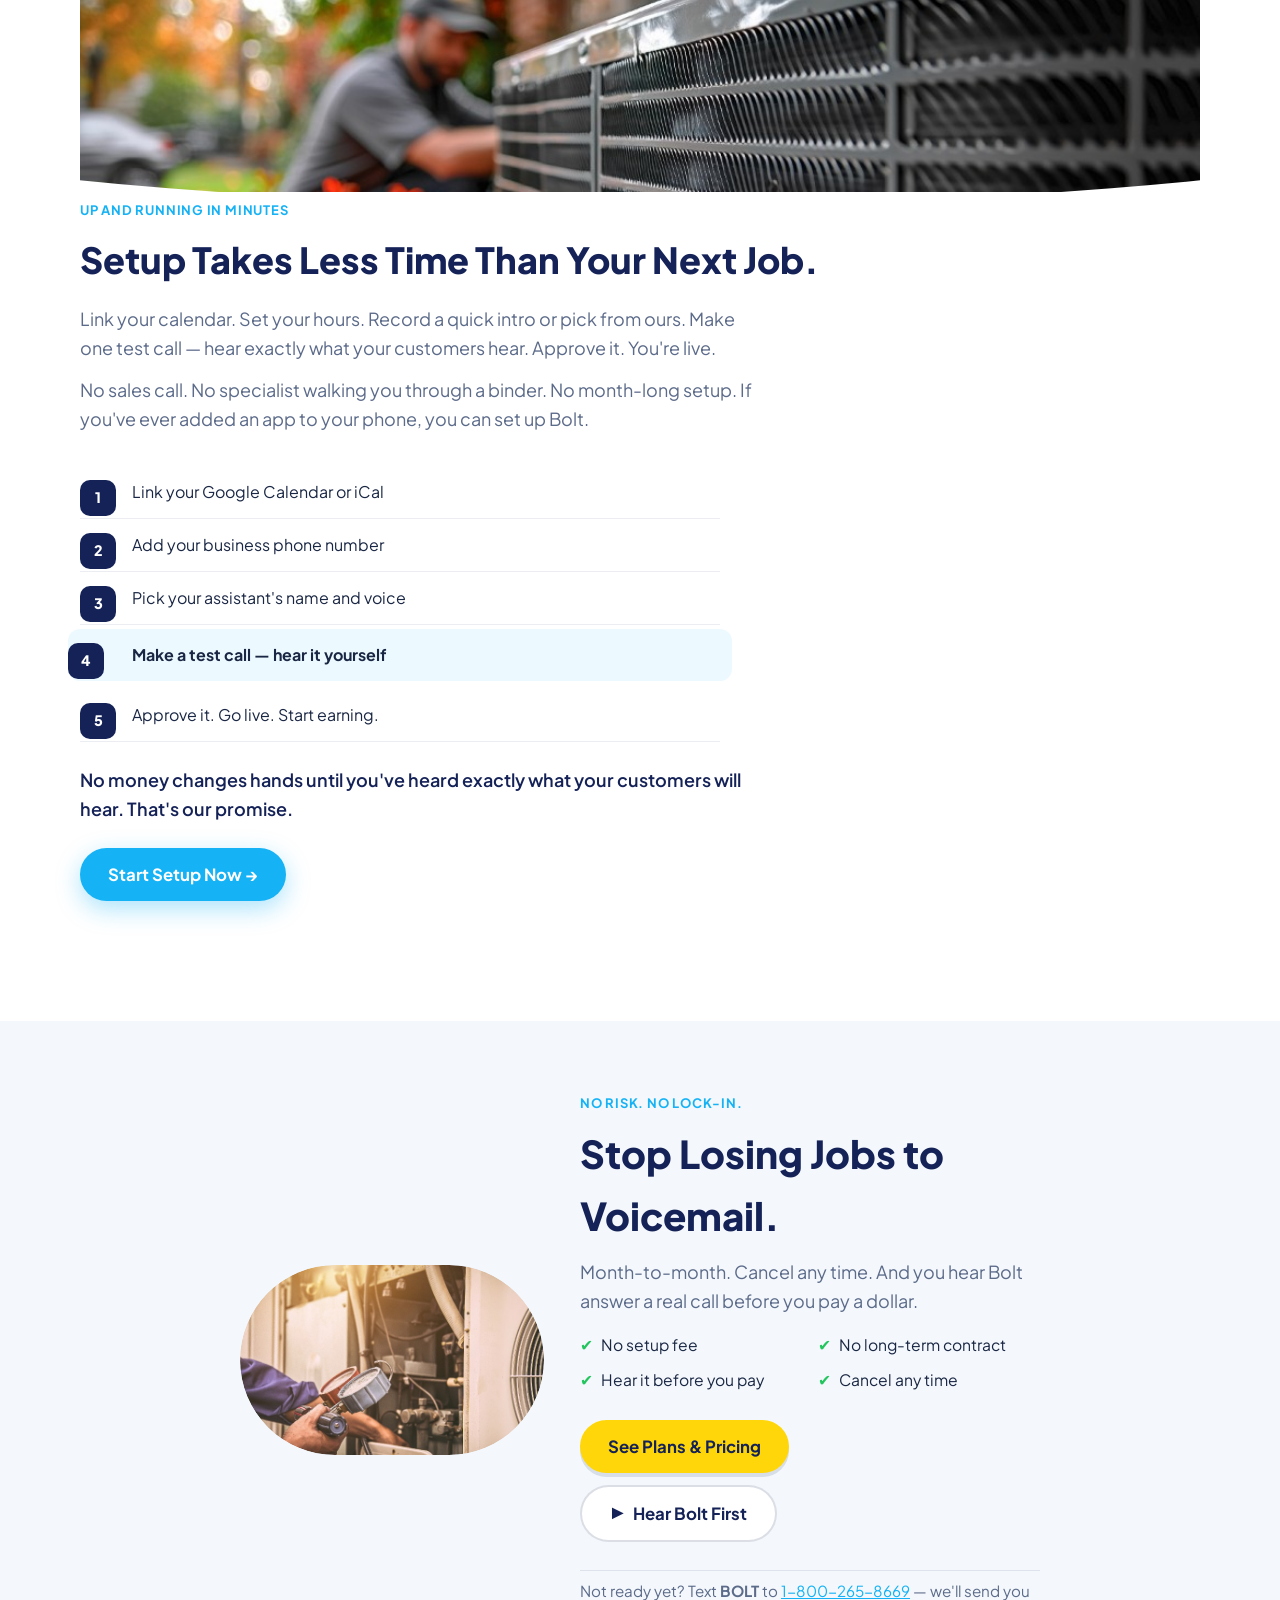
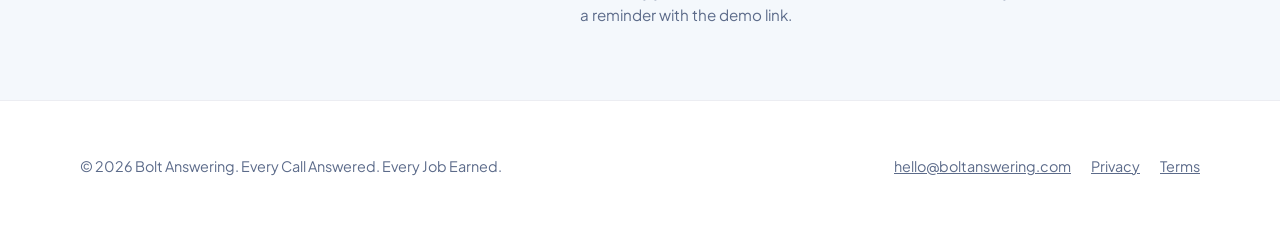
==== commit 431cf0c8: "chore: remove client-side password gate Removes the soft preview gate (password.js + script tags in " ====
--- a/index.html
+++ b/index.html
@@ -15,7 +15,7 @@
       rel="stylesheet"
     />
     <link rel="stylesheet" href="styles.css" />
-    <script defer src="password.js"></script>
+    <link rel="icon" type="image/jpeg" href="images/favicon.jpg" />
   </head>
   <body>
     <a class="skip-link" href="#main">Skip to content</a>
--- a/styles.css
+++ b/styles.css
@@ -40,8 +40,8 @@
   -webkit-font-smoothing: antialiased;
 }
 
-body.password-hidden {
-  visibility: hidden;
+body.password-hidden > *:not(.password-gate) {
+  display: none !important;
 }
 
 .password-gate {
